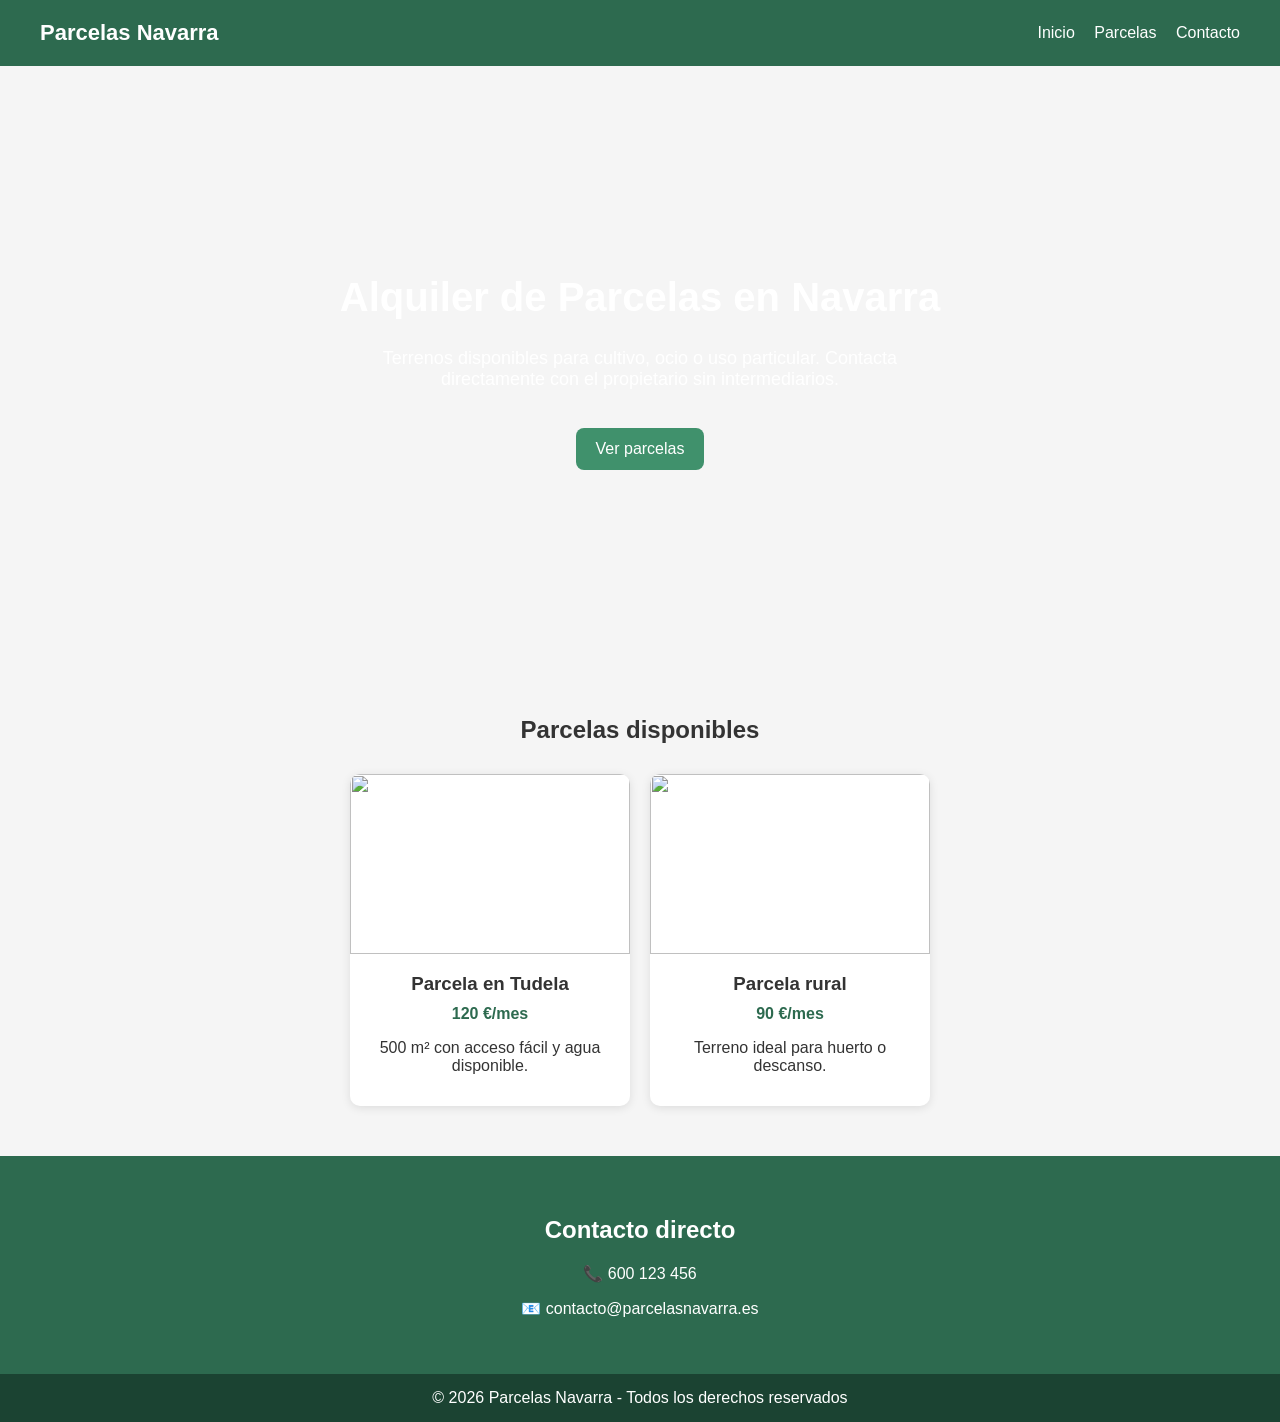
==== index.html @ 65e6f60a "Update index.html Prueba con prototipo de chatgpt" ====
<!DOCTYPE html>
<html lang="es">
<head>
    <meta charset="UTF-8">
    <meta name="viewport" content="width=device-width, initial-scale=1.0">
    <title>Alquiler de Parcelas</title>

    <style>
        body {
            margin: 0;
            font-family: Arial, sans-serif;
            background: #f5f5f5;
            color: #333;
        }

        header {
            background: #2d6a4f;
            color: white;
            padding: 20px 40px;
            display: flex;
            justify-content: space-between;
            align-items: center;
        }

        header h1 {
            margin: 0;
            font-size: 22px;
        }

        nav a {
            color: white;
            margin-left: 15px;
            text-decoration: none;
        }

        .hero {
            background: url('imagenes/fondo.jpg') center/cover no-repeat;
            height: 60vh;
            display: flex;
            flex-direction: column;
            justify-content: center;
            align-items: center;
            text-align: center;
            color: white;
            padding: 20px;
        }

        .hero h2 {
            font-size: 40px;
            margin-bottom: 10px;
        }

        .hero p {
            font-size: 18px;
            max-width: 600px;
        }

        .btn {
            margin-top: 20px;
            background: #40916c;
            color: white;
            padding: 12px 20px;
            text-decoration: none;
            border-radius: 8px;
        }

        .section {
            padding: 50px 20px;
            text-align: center;
        }

        .cards {
            display: flex;
            flex-wrap: wrap;
            justify-content: center;
            gap: 20px;
            margin-top: 30px;
        }

        .card {
            background: white;
            width: 280px;
            border-radius: 10px;
            overflow: hidden;
            box-shadow: 0 2px 10px rgba(0,0,0,0.1);
        }

        .card img {
            width: 100%;
            height: 180px;
            object-fit: cover;
        }

        .card-content {
            padding: 15px;
        }

        .card h3 {
            margin: 0;
        }

        .price {
            color: #2d6a4f;
            font-weight: bold;
            margin: 10px 0;
        }

        .contact {
            background: #2d6a4f;
            color: white;
            padding: 40px 20px;
            text-align: center;
        }

        footer {
            background: #1b4332;
            color: white;
            text-align: center;
            padding: 15px;
        }

        @media (max-width: 768px) {
            .hero h2 {
                font-size: 28px;
            }

            .cards {
                flex-direction: column;
                align-items: center;
            }
        }
    </style>
</head>

<body>

<header>
    <h1>Parcelas Navarra</h1>
    <nav>
        <a href="#">Inicio</a>
        <a href="#parcelas">Parcelas</a>
        <a href="#contacto">Contacto</a>
    </nav>
</header>

<section class="hero">
    <h2>Alquiler de Parcelas en Navarra</h2>
    <p>Terrenos disponibles para cultivo, ocio o uso particular. Contacta directamente con el propietario sin intermediarios.</p>
    <a class="btn" href="#parcelas">Ver parcelas</a>
</section>

<section class="section" id="parcelas">
    <h2>Parcelas disponibles</h2>

    <div class="cards">

        <div class="card">
            <img src="imagenes/parcela1.jpg">
            <div class="card-content">
                <h3>Parcela en Tudela</h3>
                <p class="price">120 €/mes</p>
                <p>500 m² con acceso fácil y agua disponible.</p>
            </div>
        </div>

        <div class="card">
            <img src="imagenes/parcela2.jpg">
            <div class="card-content">
                <h3>Parcela rural</h3>
                <p class="price">90 €/mes</p>
                <p>Terreno ideal para huerto o descanso.</p>
            </div>
        </div>

    </div>
</section>

<section class="contact" id="contacto">
    <h2>Contacto directo</h2>
    <p>📞 600 123 456</p>
    <p>📧 contacto@parcelasnavarra.es</p>
</section>

<footer>
    © 2026 Parcelas Navarra - Todos los derechos reservados
</footer>

</body>
</html>
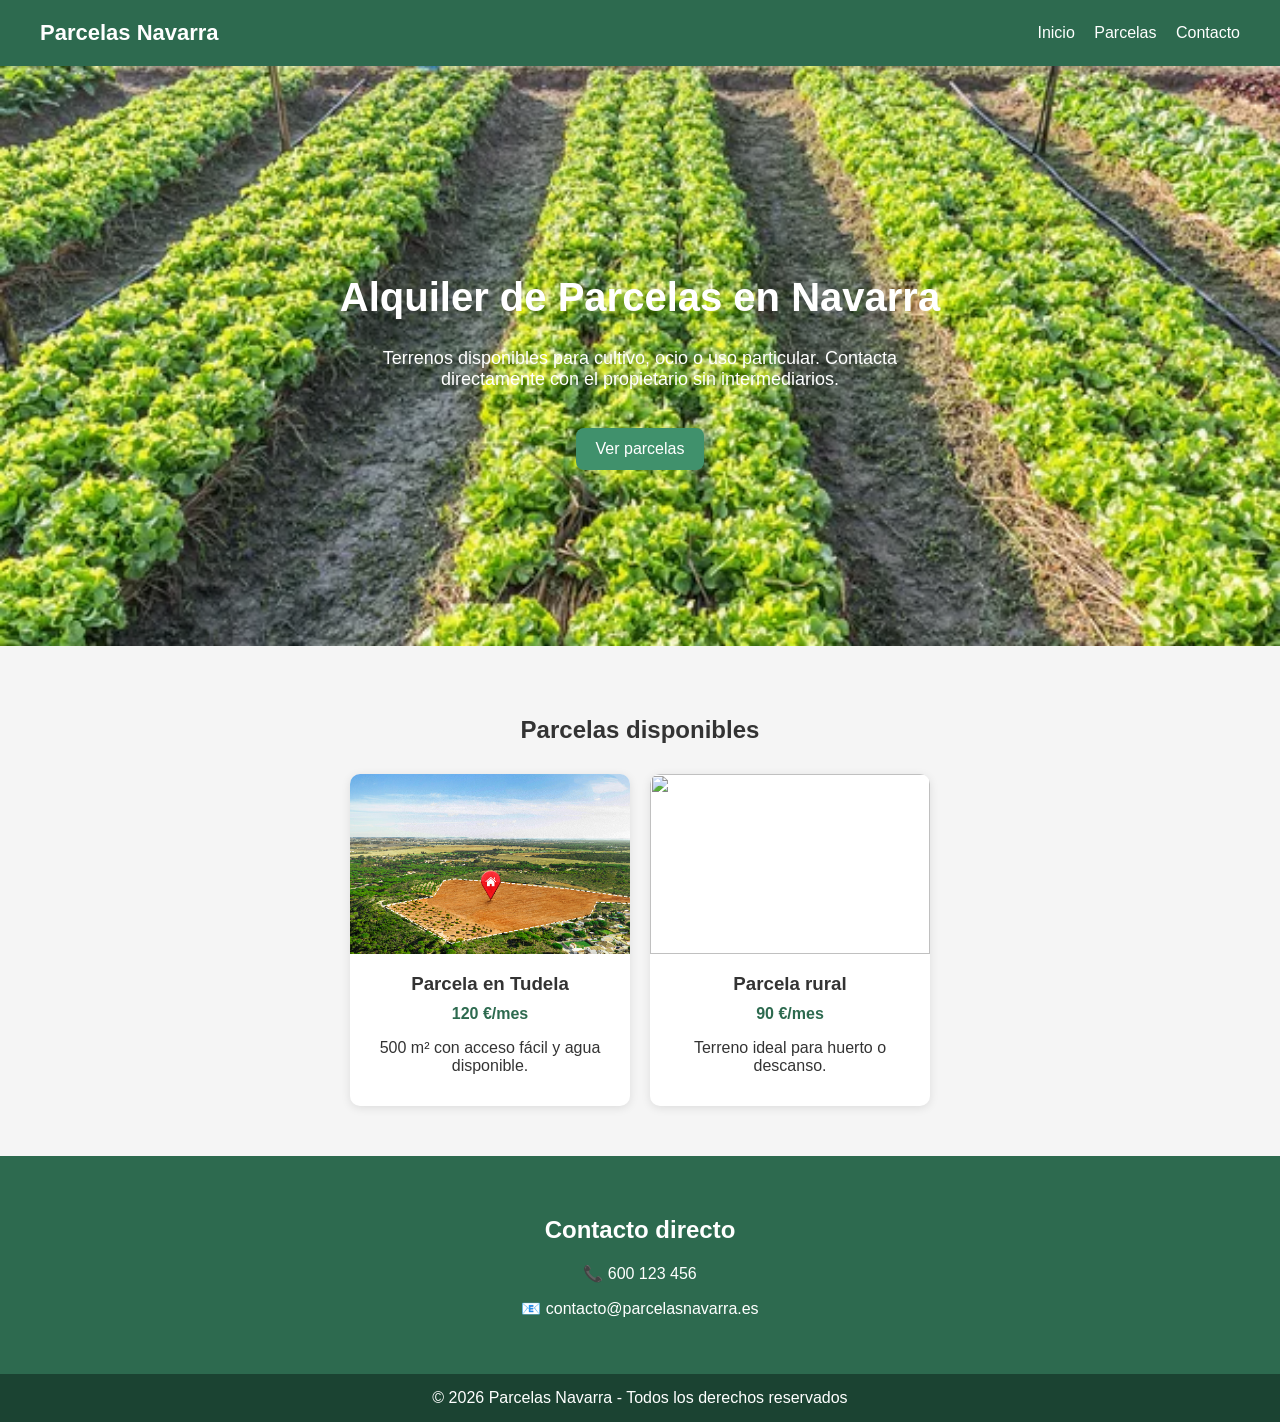
==== commit 23e740ba: "Update index.html" ====
--- a/index.html
+++ b/index.html
@@ -34,7 +34,7 @@
         }
 
         .hero {
-            background: url('imagenes/fondo.jpg') center/cover no-repeat;
+            background: url('fondo.jpg') center/cover no-repeat;
             height: 60vh;
             display: flex;
             flex-direction: column;
@@ -155,7 +155,7 @@
     <div class="cards">
 
         <div class="card">
-            <img src="imagenes/parcela1.jpg">
+            <img src="imagen1.png">
             <div class="card-content">
                 <h3>Parcela en Tudela</h3>
                 <p class="price">120 €/mes</p>
@@ -164,7 +164,7 @@
         </div>
 
         <div class="card">
-            <img src="imagenes/parcela2.jpg">
+            <img src="imagenes/imagen1.png">
             <div class="card-content">
                 <h3>Parcela rural</h3>
                 <p class="price">90 €/mes</p>
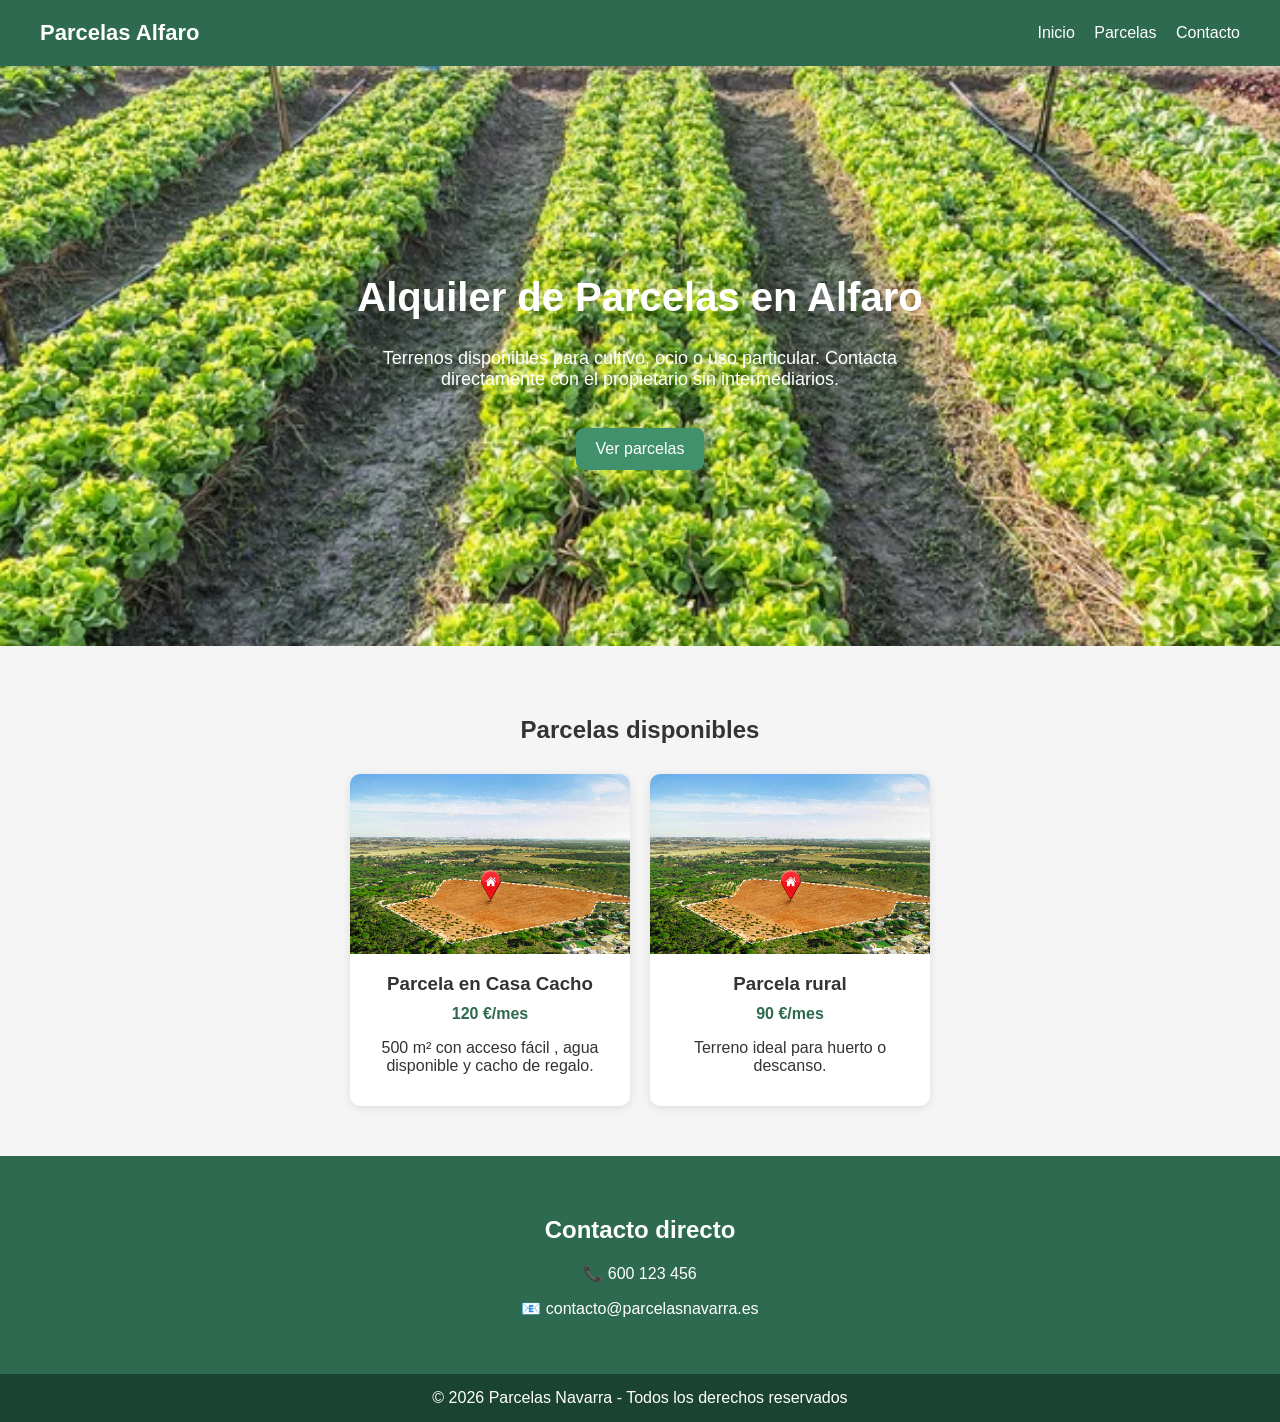
==== commit f95c0226: "Update index.html" ====
--- a/index.html
+++ b/index.html
@@ -135,7 +135,7 @@
 <body>
 
 <header>
-    <h1>Parcelas Navarra</h1>
+    <h1>Parcelas Alfaro</h1>
     <nav>
         <a href="#">Inicio</a>
         <a href="#parcelas">Parcelas</a>
@@ -144,7 +144,7 @@
 </header>
 
 <section class="hero">
-    <h2>Alquiler de Parcelas en Navarra</h2>
+    <h2>Alquiler de Parcelas en Alfaro</h2>
     <p>Terrenos disponibles para cultivo, ocio o uso particular. Contacta directamente con el propietario sin intermediarios.</p>
     <a class="btn" href="#parcelas">Ver parcelas</a>
 </section>
@@ -157,14 +157,14 @@
         <div class="card">
             <img src="imagen1.png">
             <div class="card-content">
-                <h3>Parcela en Tudela</h3>
+                <h3>Parcela en Casa Cacho</h3>
                 <p class="price">120 €/mes</p>
-                <p>500 m² con acceso fácil y agua disponible.</p>
+                <p>500 m² con acceso fácil , agua disponible y cacho de regalo.</p>
             </div>
         </div>
 
         <div class="card">
-            <img src="imagenes/imagen1.png">
+            <img src="imagen1.png">
             <div class="card-content">
                 <h3>Parcela rural</h3>
                 <p class="price">90 €/mes</p>
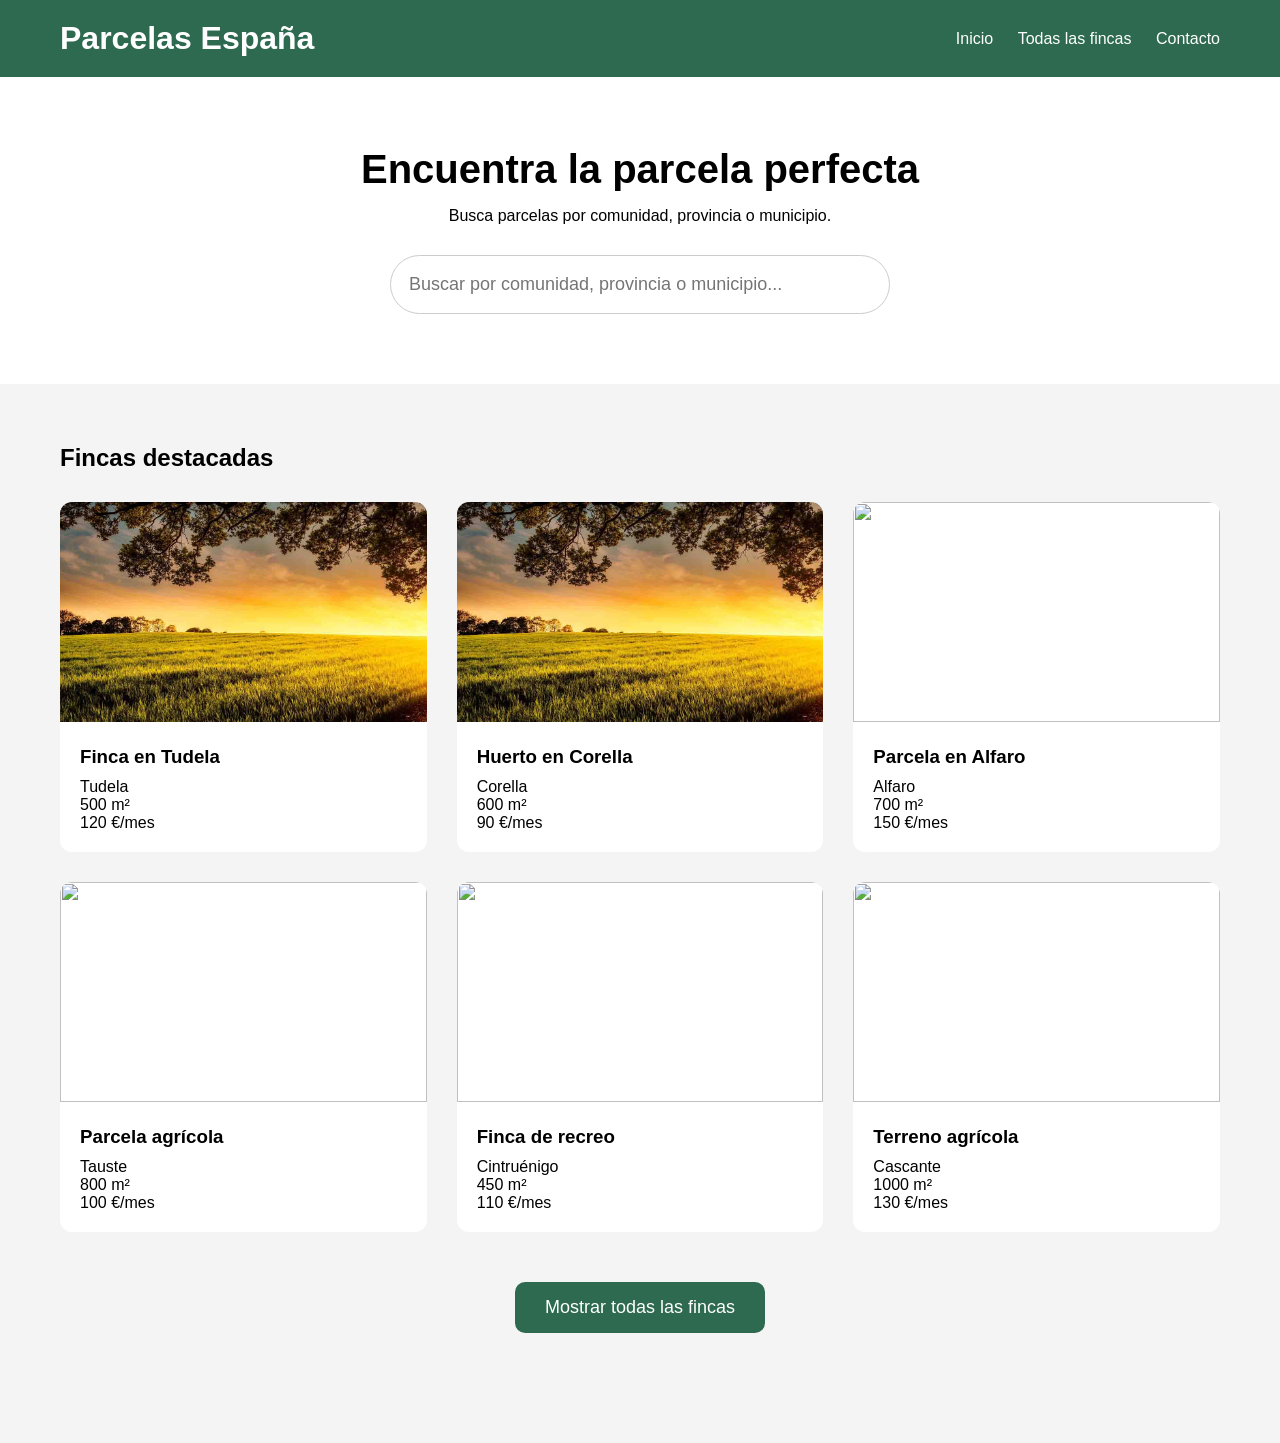
==== commit 340b2e5c: "Update index.html" ====
--- a/index.html
+++ b/index.html
@@ -1,189 +1,62 @@
 <!DOCTYPE html>
 <html lang="es">
+
 <head>
-    <meta charset="UTF-8">
-    <meta name="viewport" content="width=device-width, initial-scale=1.0">
-    <title>Alquiler de Parcelas</title>
 
-    <style>
-        body {
-            margin: 0;
-            font-family: Arial, sans-serif;
-            background: #f5f5f5;
-            color: #333;
-        }
+<meta charset="UTF-8">
+<meta name="viewport" content="width=device-width, initial-scale=1">
 
-        header {
-            background: #2d6a4f;
-            color: white;
-            padding: 20px 40px;
-            display: flex;
-            justify-content: space-between;
-            align-items: center;
-        }
+<title>Parcelas España</title>
 
-        header h1 {
-            margin: 0;
-            font-size: 22px;
-        }
+<link rel="stylesheet" href="css/estilos.css">
 
-        nav a {
-            color: white;
-            margin-left: 15px;
-            text-decoration: none;
-        }
-
-        .hero {
-            background: url('fondo.jpg') center/cover no-repeat;
-            height: 60vh;
-            display: flex;
-            flex-direction: column;
-            justify-content: center;
-            align-items: center;
-            text-align: center;
-            color: white;
-            padding: 20px;
-        }
-
-        .hero h2 {
-            font-size: 40px;
-            margin-bottom: 10px;
-        }
-
-        .hero p {
-            font-size: 18px;
-            max-width: 600px;
-        }
-
-        .btn {
-            margin-top: 20px;
-            background: #40916c;
-            color: white;
-            padding: 12px 20px;
-            text-decoration: none;
-            border-radius: 8px;
-        }
-
-        .section {
-            padding: 50px 20px;
-            text-align: center;
-        }
-
-        .cards {
-            display: flex;
-            flex-wrap: wrap;
-            justify-content: center;
-            gap: 20px;
-            margin-top: 30px;
-        }
-
-        .card {
-            background: white;
-            width: 280px;
-            border-radius: 10px;
-            overflow: hidden;
-            box-shadow: 0 2px 10px rgba(0,0,0,0.1);
-        }
-
-        .card img {
-            width: 100%;
-            height: 180px;
-            object-fit: cover;
-        }
-
-        .card-content {
-            padding: 15px;
-        }
-
-        .card h3 {
-            margin: 0;
-        }
-
-        .price {
-            color: #2d6a4f;
-            font-weight: bold;
-            margin: 10px 0;
-        }
-
-        .contact {
-            background: #2d6a4f;
-            color: white;
-            padding: 40px 20px;
-            text-align: center;
-        }
-
-        footer {
-            background: #1b4332;
-            color: white;
-            text-align: center;
-            padding: 15px;
-        }
-
-        @media (max-width: 768px) {
-            .hero h2 {
-                font-size: 28px;
-            }
-
-            .cards {
-                flex-direction: column;
-                align-items: center;
-            }
-        }
-    </style>
 </head>
 
 <body>
 
 <header>
-    <h1>Parcelas Alfaro</h1>
+
+    <h1>Parcelas España</h1>
+
     <nav>
+
         <a href="#">Inicio</a>
-        <a href="#parcelas">Parcelas</a>
-        <a href="#contacto">Contacto</a>
+        <a href="#">Todas las fincas</a>
+        <a href="#">Contacto</a>
+
     </nav>
+
 </header>
 
 <section class="hero">
-    <h2>Alquiler de Parcelas en Alfaro</h2>
-    <p>Terrenos disponibles para cultivo, ocio o uso particular. Contacta directamente con el propietario sin intermediarios.</p>
-    <a class="btn" href="#parcelas">Ver parcelas</a>
+
+    <h2>Encuentra la parcela perfecta</h2>
+
+    <p>Busca parcelas por comunidad, provincia o municipio.</p>
+
+    <input
+        type="text"
+        id="busqueda"
+        placeholder="Buscar por comunidad, provincia o municipio..."
+    >
+
 </section>
 
-<section class="section" id="parcelas">
-    <h2>Parcelas disponibles</h2>
+<section class="destacadas">
 
-    <div class="cards">
+    <h2>Fincas destacadas</h2>
 
-        <div class="card">
-            <img src="imagen1.png">
-            <div class="card-content">
-                <h3>Parcela en Casa Cacho</h3>
-                <p class="price">120 €/mes</p>
-                <p>500 m² con acceso fácil , agua disponible y cacho de regalo.</p>
-            </div>
-        </div>
+    <div id="contenedorFincas"></div>
 
-        <div class="card">
-            <img src="imagen1.png">
-            <div class="card-content">
-                <h3>Parcela rural</h3>
-                <p class="price">90 €/mes</p>
-                <p>Terreno ideal para huerto o descanso.</p>
-            </div>
-        </div>
+    <button id="mostrarTodas">
+        Mostrar todas las fincas
+    </button>
 
-    </div>
 </section>
 
-<section class="contact" id="contacto">
-    <h2>Contacto directo</h2>
-    <p>📞 600 123 456</p>
-    <p>📧 contacto@parcelasnavarra.es</p>
-</section>
-
-<footer>
-    © 2026 Parcelas Navarra - Todos los derechos reservados
-</footer>
+<script src="js/fincas.js"></script>
+<script src="js/index.js"></script>
 
 </body>
+
 </html>
--- a/css/estilos.css
+++ b/css/estilos.css
@@ -0,0 +1,148 @@
+*{
+margin:0;
+padding:0;
+box-sizing:border-box;
+}
+
+body{
+
+font-family:Arial;
+background:#f4f4f4;
+
+}
+
+header{
+
+display:flex;
+justify-content:space-between;
+align-items:center;
+
+padding:20px 60px;
+
+background:#2d6a4f;
+
+color:white;
+
+}
+
+nav a{
+
+color:white;
+text-decoration:none;
+margin-left:20px;
+
+}
+
+.hero{
+
+padding:70px;
+text-align:center;
+background:white;
+
+}
+
+.hero h2{
+
+font-size:40px;
+
+margin-bottom:15px;
+
+}
+
+.hero input{
+
+margin-top:30px;
+
+width:500px;
+max-width:90%;
+
+padding:18px;
+
+border-radius:40px;
+
+border:1px solid #ccc;
+
+font-size:18px;
+
+}
+
+.destacadas{
+
+padding:60px;
+
+}
+
+#contenedorFincas{
+
+display:grid;
+
+grid-template-columns:repeat(auto-fit,minmax(300px,1fr));
+
+gap:30px;
+
+margin-top:30px;
+
+}
+
+.card{
+
+background:white;
+
+border-radius:12px;
+
+overflow:hidden;
+
+cursor:pointer;
+
+transition:.3s;
+
+}
+
+.card:hover{
+
+transform:translateY(-6px);
+
+}
+
+.card img{
+
+width:100%;
+height:220px;
+
+object-fit:cover;
+
+}
+
+.info{
+
+padding:20px;
+
+}
+
+.info h3{
+
+margin-bottom:10px;
+
+}
+
+#mostrarTodas{
+
+display:block;
+
+margin:50px auto;
+
+padding:15px 30px;
+
+background:#2d6a4f;
+
+color:white;
+
+border:none;
+
+border-radius:10px;
+
+font-size:18px;
+
+cursor:pointer;
+
+}
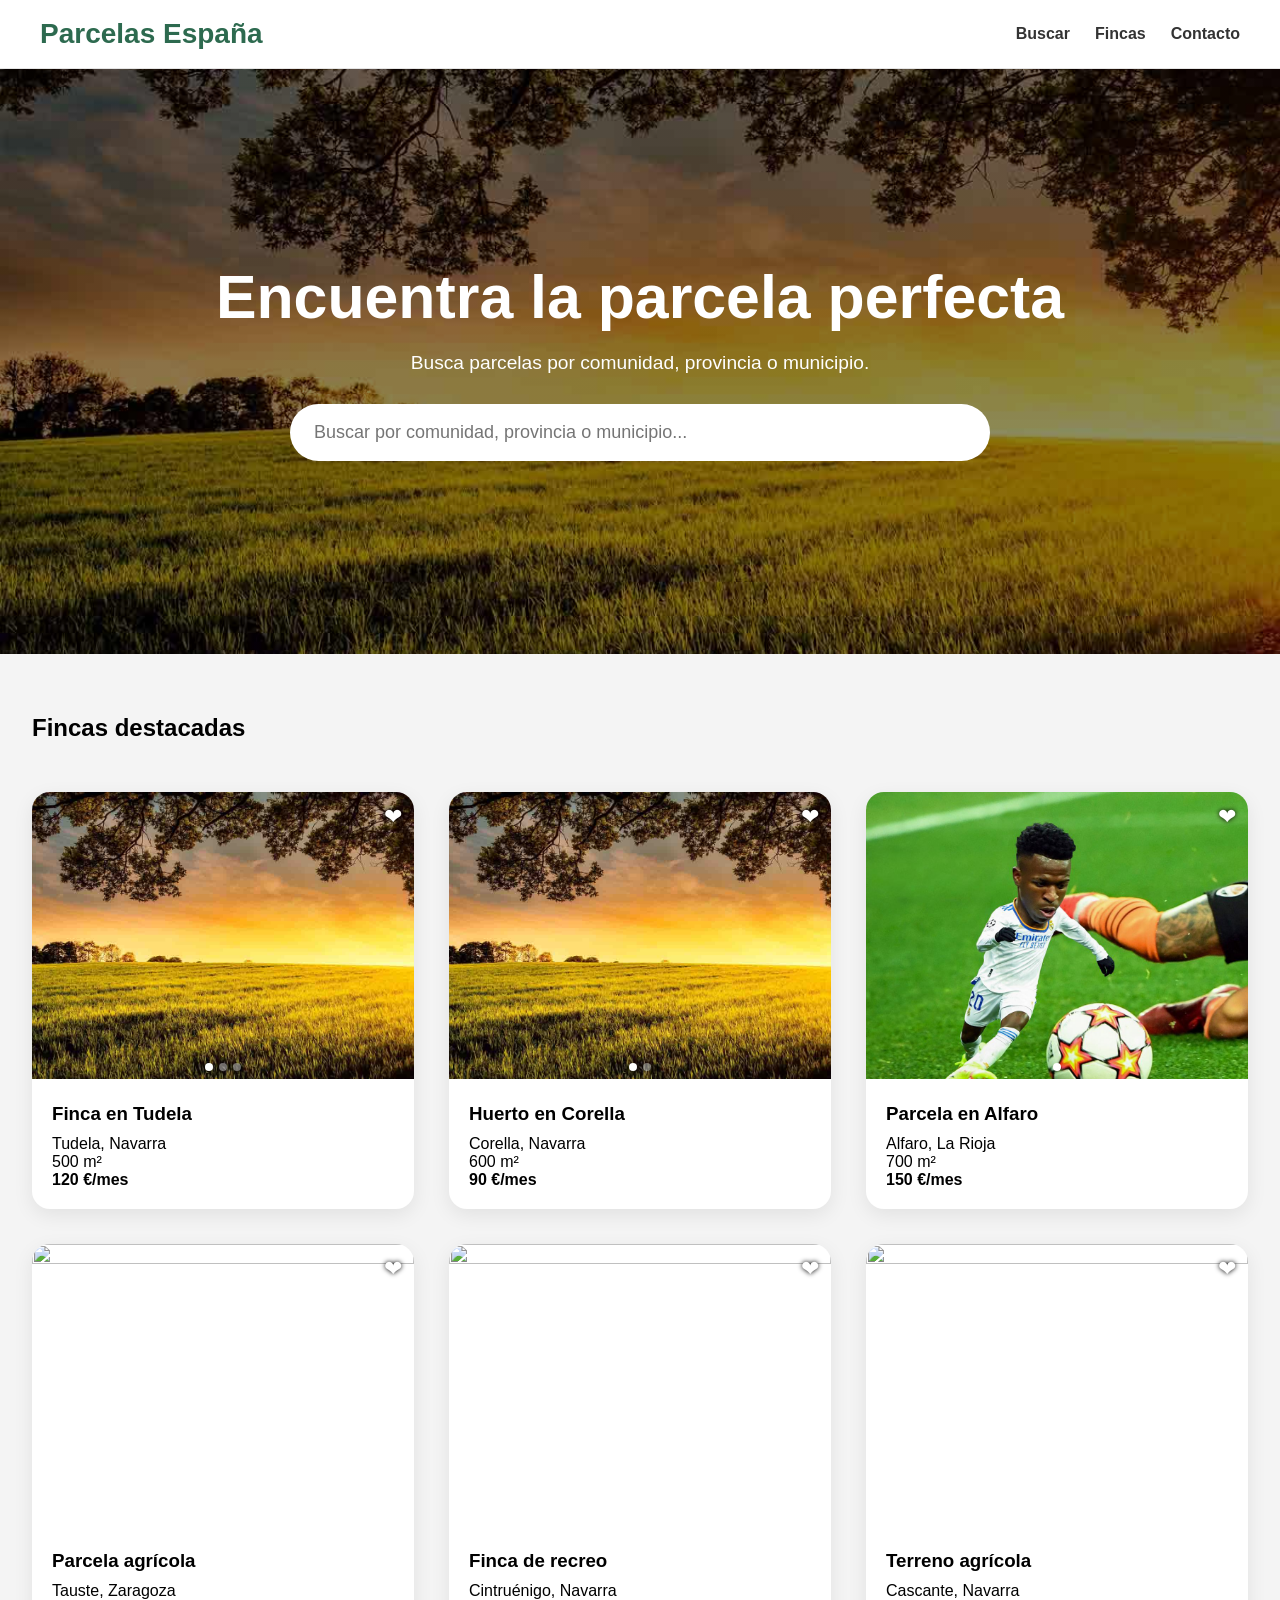
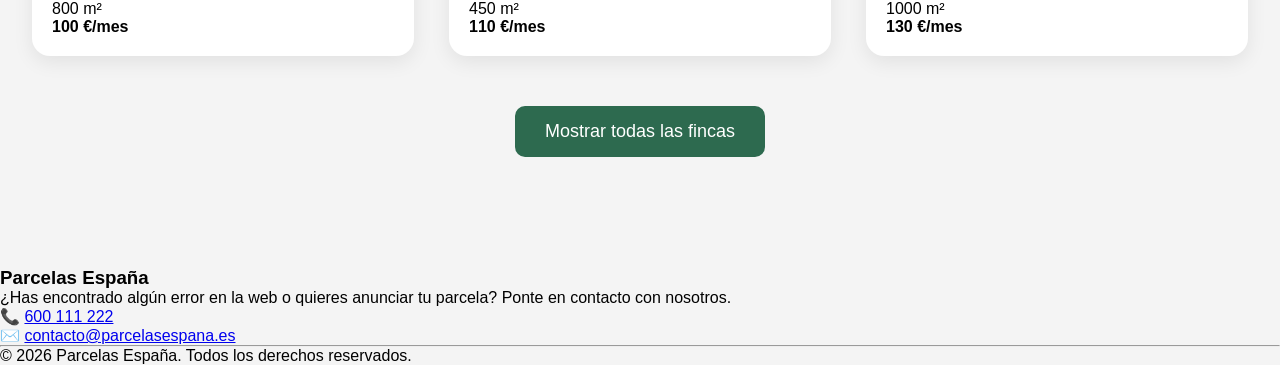
==== commit d70ae609: "Update index.html" ====
--- a/index.html
+++ b/index.html
@@ -20,9 +20,9 @@
 
     <nav>
 
-        <a href="#">Inicio</a>
-        <a href="#">Todas las fincas</a>
-        <a href="#">Contacto</a>
+        <a href="#busqueda">Buscar</a>
+        <a href="#contenedorFincas">Fincas</a>
+        <a href="#contacto">Contacto</a>
 
     </nav>
 
@@ -57,6 +57,42 @@
 <script src="js/fincas.js"></script>
 <script src="js/index.js"></script>
 
+    <footer class="footer" id="contacto">
+
+    <div class="footer-contenido">
+
+        <div class="footer-info">
+            <h3>Parcelas España</h3>
+            <p>
+                ¿Has encontrado algún error en la web o quieres anunciar tu parcela?
+                Ponte en contacto con nosotros.
+            </p>
+        </div>
+
+        <div class="footer-contacto">
+
+            <p>
+                📞 <a href="tel:+34600111222">600 111 222</a>
+            </p>
+
+            <p>
+                ✉️ <a href="mailto:contacto@parcelasespana.es">
+                    contacto@parcelasespana.es
+                </a>
+            </p>
+
+        </div>
+
+    </div>
+
+    <hr>
+
+    <p class="copyright">
+        © 2026 Parcelas España. Todos los derechos reservados.
+    </p>
+
+</footer>
+
 </body>
 
 </html>
--- a/css/estilos.css
+++ b/css/estilos.css
@@ -12,137 +12,422 @@
 }
 
 header{
-
-display:flex;
-justify-content:space-between;
-align-items:center;
-
-padding:20px 60px;
+    position:sticky;
+    top:0;
+    z-index:1000;
+
+    display:flex;
+    justify-content:space-between;
+    align-items:center;
+
+    padding:18px 40px;
+
+    background:#ffffff;
+    border-bottom:1px solid #e5e5e5;
+}
+
+header h1{
+    color:#2d6a4f;
+    font-size:28px;
+}
+
+nav{
+    display:flex;
+    gap:25px;
+}
+
+nav a{
+
+    color:#333;
+    text-decoration:none;
+    font-weight:600;
+
+    transition:.2s;
+}
+
+nav a:hover{
+
+    color:#2d6a4f;
+
+}
+
+.hero{
+
+    min-height:65vh;
+
+    display:flex;
+
+    flex-direction:column;
+
+    justify-content:center;
+
+    align-items:center;
+
+    text-align:center;
+
+    padding:40px;
+
+    color:white;
+
+    background:
+    linear-gradient(rgba(0,0,0,.45),rgba(0,0,0,.45)),
+    url("../imagenes/fondo.jpg");
+
+    background-size:cover;
+    background-position:center;
+
+}
+
+.hero h2{
+
+    font-size:clamp(2rem,5vw,3.8rem);
+
+    margin-bottom:20px;
+
+}
+
+.hero p{
+
+    font-size:1.2rem;
+
+    margin-bottom:30px;
+
+}
+
+.hero input{
+
+    width:min(700px,90%);
+
+    padding:18px 24px;
+
+    border:none;
+
+    border-radius:50px;
+
+    font-size:18px;
+
+}
+
+.destacadas{
+
+  width:1400px;
+
+    max-width:95%;
+
+    margin:auto;
+
+    padding:60px 0;
+
+}
+
+#contenedorFincas{
+
+    display:grid;
+
+    grid-template-columns:repeat(auto-fit,minmax(340px,1fr));
+
+    gap:35px;
+
+    max-width:1500px;
+
+    margin:50px auto;
+
+}
+
+.card{
+
+    width:100%;
+
+    background:white;
+
+    border-radius:18px;
+
+    overflow:hidden;
+
+    transition:.25s;
+
+    cursor:pointer;
+
+    box-shadow:0 6px 20px rgba(0,0,0,.08);
+
+}
+
+.card:hover{
+
+    transform:translateY(-5px);
+
+}
+
+.card img{
+
+    width:100%;
+
+    aspect-ratio:4/3;
+
+    object-fit:cover;
+
+}
+
+.info{
+
+padding:20px;
+
+}
+
+.info h3{
+
+margin-bottom:10px;
+
+}
+
+#mostrarTodas{
+
+display:block;
+
+margin:50px auto;
+
+padding:15px 30px;
 
 background:#2d6a4f;
 
 color:white;
 
-}
-
-nav a{
-
-color:white;
-text-decoration:none;
-margin-left:20px;
-
-}
+border:none;
+
+border-radius:10px;
+
+font-size:18px;
+
+cursor:pointer;
+
+}
+
+.slider{
+
+    position:relative;
+
+}
+
+.flecha{
+
+    position:absolute;
+
+    top:45%;
+
+    transform:translateY(-50%);
+
+    width:35px;
+
+    height:35px;
+
+    border:none;
+
+    border-radius:50%;
+
+    background:rgba(255,255,255,.9);
+
+    cursor:pointer;
+
+    opacity:0;
+
+    transition:.3s;
+
+}
+
+.card:hover .flecha{
+
+    opacity:1;
+
+}
+
+.izquierda{
+
+    left:10px;
+
+}
+
+.derecha{
+
+    right:10px;
+
+}
+
+.favorito{
+
+    position:absolute;
+
+    top:12px;
+
+    right:12px;
+
+    color:white;
+
+    font-size:22px;
+
+    text-shadow:0 0 5px black;
+
+    cursor:pointer;
+
+}
+
+.puntos{
+
+    position:absolute;
+
+    bottom:12px;
+
+    width:100%;
+
+    display:flex;
+
+    justify-content:center;
+
+    gap:6px;
+
+}
+
+.dot{
+
+    width:8px;
+
+    height:8px;
+
+    border-radius:50%;
+
+    background:white;
+
+    opacity:.4;
+
+}
+
+.dot.activo{
+
+    opacity:1;
+
+}
+
+
+@media(max-width:900px){
+
+header{
+
+    flex-direction:column;
+
+    gap:20px;
+
+    padding:20px;
+
+}
+
+nav{
+
+    flex-wrap:wrap;
+
+    justify-content:center;
+
+}
+
+}
+
+@media(max-width:600px){
 
 .hero{
 
-padding:70px;
-text-align:center;
-background:white;
+    min-height:55vh;
 
 }
 
 .hero h2{
 
-font-size:40px;
-
-margin-bottom:15px;
+    font-size:2rem;
+
+}
+
+.hero p{
+
+    font-size:1rem;
 
 }
 
 .hero input{
 
-margin-top:30px;
-
-width:500px;
-max-width:90%;
-
-padding:18px;
-
-border-radius:40px;
-
-border:1px solid #ccc;
-
-font-size:18px;
-
-}
-
-.destacadas{
-
-padding:60px;
-
-}
-
-#contenedorFincas{
-
-display:grid;
-
-grid-template-columns:repeat(auto-fit,minmax(300px,1fr));
-
-gap:30px;
-
-margin-top:30px;
-
-}
-
-.card{
-
-background:white;
-
-border-radius:12px;
-
-overflow:hidden;
-
-cursor:pointer;
-
-transition:.3s;
-
-}
-
-.card:hover{
-
-transform:translateY(-6px);
-
-}
-
-.card img{
-
-width:100%;
-height:220px;
-
-object-fit:cover;
-
-}
-
-.info{
-
-padding:20px;
-
-}
-
-.info h3{
-
-margin-bottom:10px;
-
-}
-
-#mostrarTodas{
-
-display:block;
-
-margin:50px auto;
-
-padding:15px 30px;
-
-background:#2d6a4f;
-
-color:white;
-
-border:none;
-
-border-radius:10px;
-
-font-size:18px;
-
-cursor:pointer;
-
-}
+    font-size:16px;
+
+}
+
+ .flecha{
+
+        opacity:1 !important;
+
+        display:flex;
+
+        align-items:center;
+
+        justify-content:center;
+
+}
+    
+
+}
+.slider img{
+
+    user-select:none;
+    -webkit-user-drag:none;
+
+    touch-action:pan-y;
+
+}
+
+
+.finca-container{
+    max-width:1000px;
+    margin:40px auto;
+    padding:20px;
+}
+
+.finca-container h2{
+    font-size:32px;
+    margin-bottom:10px;
+}
+
+.ubicacion{
+    color:#666;
+    margin-bottom:20px;
+}
+
+.galeria{
+    display:grid;
+    grid-template-columns:repeat(auto-fit,minmax(250px,1fr));
+    gap:15px;
+    margin-bottom:30px;
+}
+
+.img-finca{
+    width:100%;
+    height:220px;
+    object-fit:cover;
+    border-radius:10px;
+}
+
+.info-finca{
+    background:#f5f5f5;
+    padding:20px;
+    border-radius:10px;
+    margin-bottom:20px;
+}
+
+.contacto{
+    display:flex;
+    gap:15px;
+}
+
+.btn{
+    flex:1;
+    text-align:center;
+    padding:15px;
+    background:#2d6a4f;
+    color:white;
+    text-decoration:none;
+    border-radius:10px;
+    font-weight:bold;
+}
